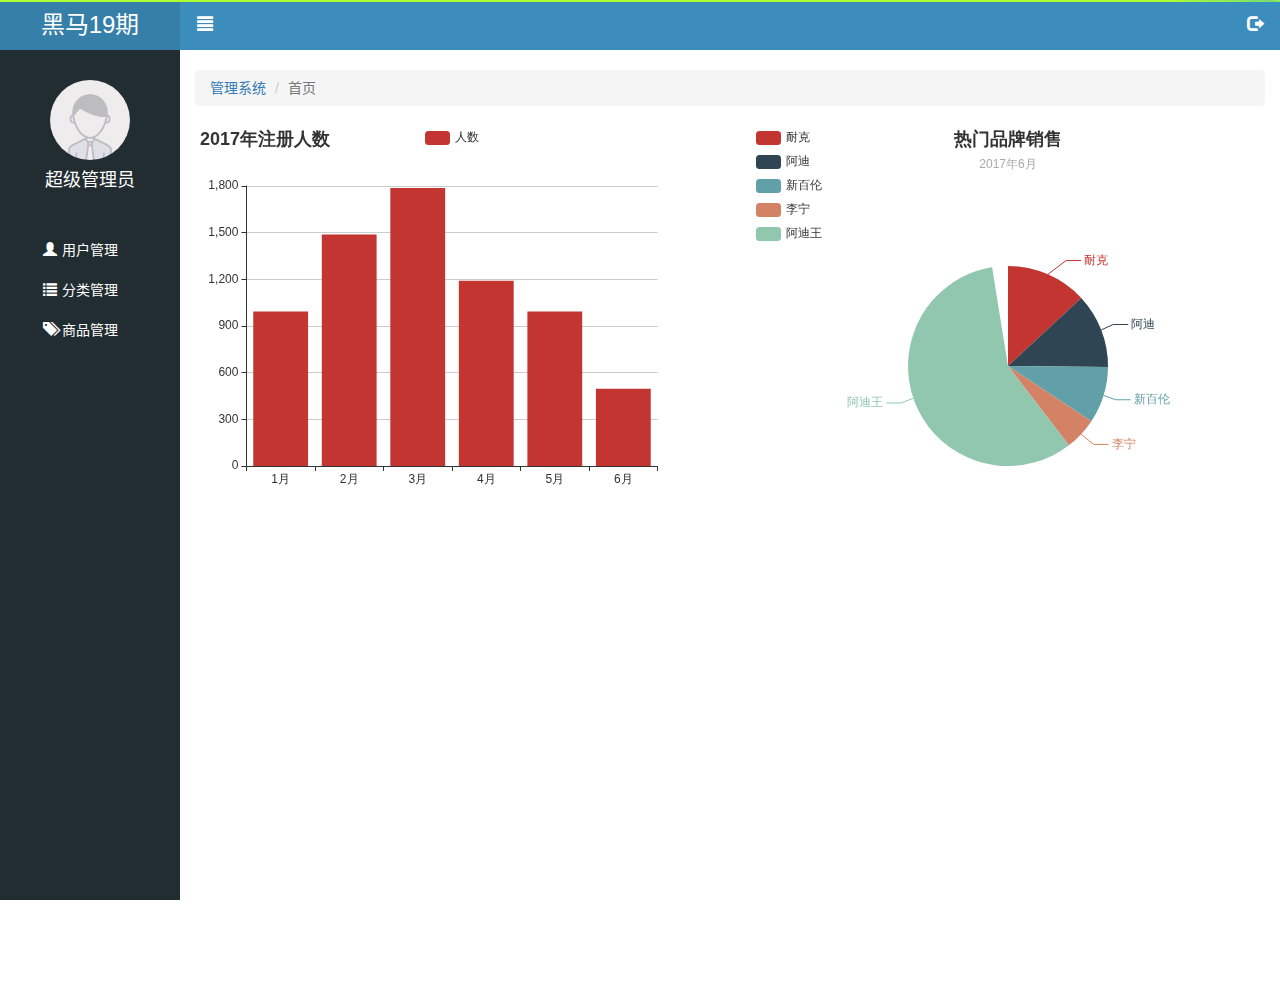
==== public/manage/index.html @ 4b7c2338 "项目初始化" ====
<!DOCTYPE html>
<html lang="zh-CN">
<head>
  <meta charset="UTF-8">
  <title>乐淘电商</title>
  <link rel="stylesheet" href="lib/bootstrap/css/bootstrap.css">
  <link rel="stylesheet" href="lib/bootstrap-validator/css/bootstrapValidator.min.css">
  <link rel="stylesheet" href="lib/nprogress/nprogress.css">
  <link rel="stylesheet" href="css/common.css">
</head>
<body>

<!-- 左侧菜单栏 -->
<div class="lt_aside">
  <!-- 标题 -->
  <div class="brand"><a href="#">黑马19期</a></div>

  <!-- 头像 -->
  <div class="user">
    <img src="images/default.png" >
    <p>超级管理员</p>
  </div>

  <!-- 导航-->
  <div class="nav">
    <ul>
      <li><a href="user.html"><i class="glyphicon glyphicon-user"></i><span>用户管理</span></a></li>
      <li>
        <a href="javascript:;" class="category"><i class="glyphicon glyphicon-list"></i><span>分类管理</span></a>
        <div class="child" style="display: none;">
          <a href="first.html">一级分类</a>
          <a href="second.html">二级分类</a>
        </div>
      </li>
      <li><a href="product.html"><i class="glyphicon glyphicon-tags"></i><span>商品管理</span></a></li>
    </ul>
  </div>
</div>

<!-- 右侧内容 -->
<div class="lt_main">
  <!-- 头部导航菜单 -->
  <div class="lt_topbar">
    <a href="#" class="pull-left icon_menu"><i class="glyphicon glyphicon-align-justify"></i></a>
    <a href="#" class="pull-right icon_logout"><i class="glyphicon glyphicon-log-out"></i></a>
  </div>

  <!-- 下面的内容 -->
  <div class="container-fluid">

    <!-- 路径导航 -->
    <ol class="breadcrumb">
      <li><a href="index.html">管理系统</a></li>
      <li class="active">首页</li>
    </ol>

    <div class="lt_content">
      <div class="echarts_1 pull-left"></div>
      <div class="echarts_2 pull-right"></div>
    </div>

  </div>
</div>



<!-- 登录退出的模态框,  配置 data-dismiss="modal" 可以关闭模态框 -->
<div class="modal fade" id="logoutModal">
  <div class="modal-dialog modal-sm">
    <div class="modal-content">
      <div class="modal-header">
        <button type="button" class="close" data-dismiss="modal"><span>&times;</span></button>
        <h4 class="modal-title">温馨提示</h4>
      </div>
      <div class="modal-body">
        <p class="red"><i class="glyphicon glyphicon-info-sign"></i>您确定要退出后台管理系统吗？</p>
      </div>
      <div class="modal-footer">
        <button type="button" class="btn btn-default" data-dismiss="modal">取消</button>
        <button type="button" class="btn btn-primary" id="logoutBtn">退出</button>
      </div>
    </div>
  </div>
</div>




<script src="lib/jquery/jquery.min.js"></script>
<script src="lib/bootstrap/js/bootstrap.min.js"></script>
<script src="lib/bootstrap-validator/js/bootstrapValidator.min.js"></script>
<script src="lib/nprogress/nprogress.js"></script>
<script src="lib/echarts/echarts.min.js"></script>
<script src="js/common.js"></script>
<script src="js/index.js"></script>

</body>
</html>
---- public/manage/lib/bootstrap-validator/css/bootstrapValidator.min.css ----
/*!
 * BootstrapValidator (http://bootstrapvalidator.com)
 * The best jQuery plugin to validate form fields. Designed to use with Bootstrap 3
 *
 * @version     v0.5.1, built on 2014-08-22 4:55:09 PM
 * @author      https://twitter.com/nghuuphuoc
 * @copyright   (c) 2013 - 2014 Nguyen Huu Phuoc
 * @license     MIT
 */

.bv-form .help-block{margin-bottom:0}.bv-form .tooltip-inner{text-align:left}.nav-tabs li.bv-tab-success>a{color:#3c763d}.nav-tabs li.bv-tab-error>a{color:#a94442}
---- public/manage/lib/nprogress/nprogress.css ----
/* Make clicks pass-through */
#nprogress {
  pointer-events: none;
}

#nprogress .bar {
  background: greenyellow;

  position: fixed;
  z-index: 10000;
  top: 0;
  left: 0;

  width: 100%;
  height: 2px;
}

/* Fancy blur effect */
#nprogress .peg {
  display: block;
  position: absolute;
  right: 0px;
  width: 100px;
  height: 100%;
  box-shadow: 0 0 10px #29d, 0 0 5px #29d;
  opacity: 1.0;

  -webkit-transform: rotate(3deg) translate(0px, -4px);
      -ms-transform: rotate(3deg) translate(0px, -4px);
          transform: rotate(3deg) translate(0px, -4px);
}

/* Remove these to get rid of the spinner */
#nprogress .spinner {
  display: block;
  position: fixed;
  z-index: 1031;
  top: 15px;
  right: 15px;
}

#nprogress .spinner-icon {
  width: 18px;
  height: 18px;
  box-sizing: border-box;

  border: solid 2px transparent;
  border-top-color: #29d;
  border-left-color: #29d;
  border-radius: 50%;

  -webkit-animation: nprogress-spinner 400ms linear infinite;
          animation: nprogress-spinner 400ms linear infinite;
}

.nprogress-custom-parent {
  overflow: hidden;
  position: relative;
}

.nprogress-custom-parent #nprogress .spinner,
.nprogress-custom-parent #nprogress .bar {
  position: absolute;
}

@-webkit-keyframes nprogress-spinner {
  0%   { -webkit-transform: rotate(0deg); }
  100% { -webkit-transform: rotate(360deg); }
}
@keyframes nprogress-spinner {
  0%   { transform: rotate(0deg); }
  100% { transform: rotate(360deg); }
}
---- public/manage/css/common.css ----
.body_bg {
  background-color: #222D32;
}

html, body {
  width: 100%;
  height: 100%;
}

* {
  margin: 0;
  padding: 0;
}
ul {
  list-style: none;
}

a:link,
a:visited,
a:hover,
a:active {
  text-decoration: none;
}

.red {
  color: #A94442;
}

.table.table-bordered th,
.table.table-bordered td {
  text-align: center;
  vertical-align: middle;
}

.mt_150 {
  margin-top: 150px;
}
.mb_20 {
  margin-bottom: 20px;
}

.panel-title {
  height: 40px;
  line-height: 40px;
  font-size: 20px;
}

/* lt_aside 开始 */
.lt_aside {
  width: 180px;
  height: 100%;
  background-color: #222D32;
  position: fixed;
  left: 0;
  top: 0;
  z-index: 999;
  transition: all 1s;
}
.lt_aside.hidemenu {
  left: -180px;
}


.lt_aside .brand {
  height: 50px;
  line-height: 50px;
  font-size: 24px;
  background-color: #367FA9;
  text-align: center;
}
.lt_aside .brand a {
  color: white;
}

.lt_aside .user {
  height: 180px;
}
.lt_aside .user {
  padding-top: 30px;
}
.lt_aside .user img {
  width: 80px;
  height: 80px;
  border-radius: 50%;
  display: block;
  margin: 0 auto;
}
.lt_aside .user p {
  height: 40px;
  line-height: 40px;
  text-align: center;
  font-size: 18px;
  color: white;
}

.lt_aside .nav a {
  height: 40px;
  line-height: 40px;
  display: block;
  color: white;
  padding-left: 40px;
  border-left: 3px solid transparent;
}
.lt_aside .nav i {
  margin-right: 5px;
}
.lt_aside .nav a.current {
  background-color: #1D1F21;
  border-left: 3px solid #006699;
}
.lt_aside .nav .child a {
  padding-left: 60px;
}

/* lt_aside 结束  */



/* lt_main 开始 */
.lt_main {
  height: 1000px;
  width: 100%;
  padding-left: 180px;
  padding-top: 50px;
  transition: all 1s;
}
.lt_main.hidemenu {
  padding-left: 0px;
}

.lt_topbar {
  height: 50px;
  width: 100%;
  line-height: 50px;
  background-color: #3C8DBC;
  position: fixed;
  top: 0;
  right: 0;
  padding-left: 180px;
  transition: all 1s;
  z-index: 666;
}
.lt_topbar.hidemenu {
  padding-left: 0px;
}

.lt_topbar a {
  width: 50px;
  height: 50px;
  font-size: 16px;
  color: white;
  text-align: center;
}

.breadcrumb {
  margin-top: 20px;
}


.echarts_1,
.echarts_2 {
  width: 48%;
  height: 400px;
}

/* lt_main 结束 */
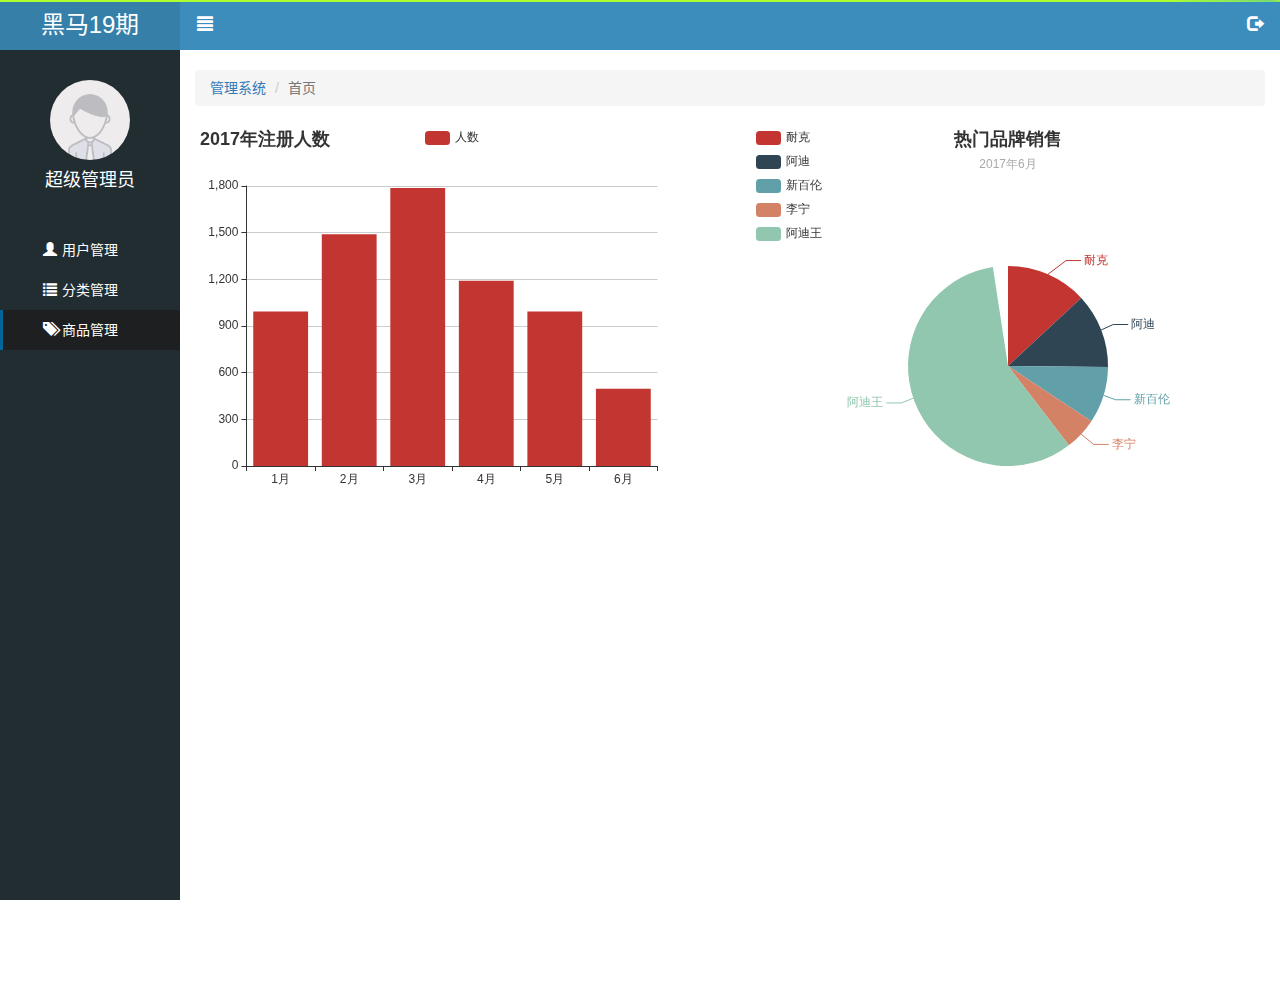
==== commit 1b229bf5: "首页完成一半" ====
--- a/public/manage/index.html
+++ b/public/manage/index.html
@@ -32,7 +32,7 @@
           <a href="second.html">二级分类</a>
         </div>
       </li>
-      <li><a href="product.html"><i class="glyphicon glyphicon-tags"></i><span>商品管理</span></a></li>
+      <li><a href="product.html" class="current"><i class="glyphicon glyphicon-tags"></i><span>商品管理</span></a></li>
     </ul>
   </div>
 </div>
